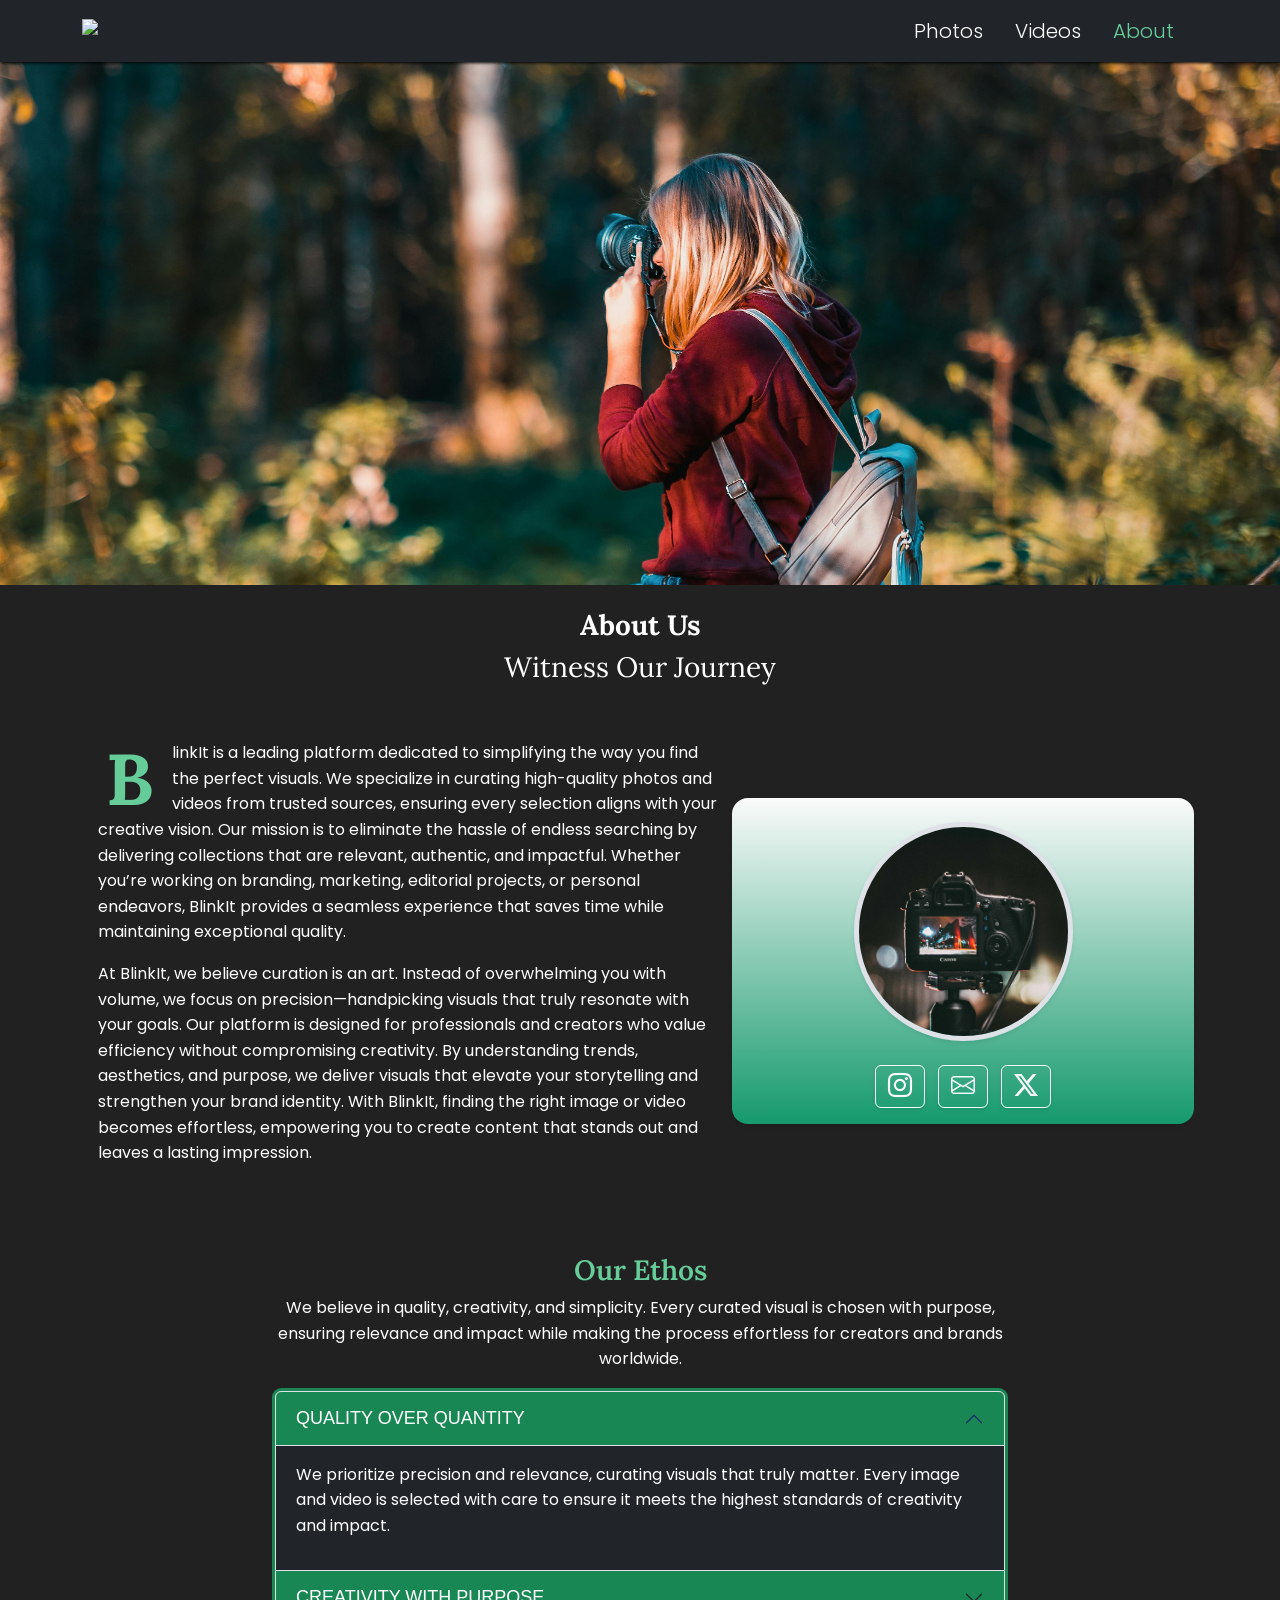
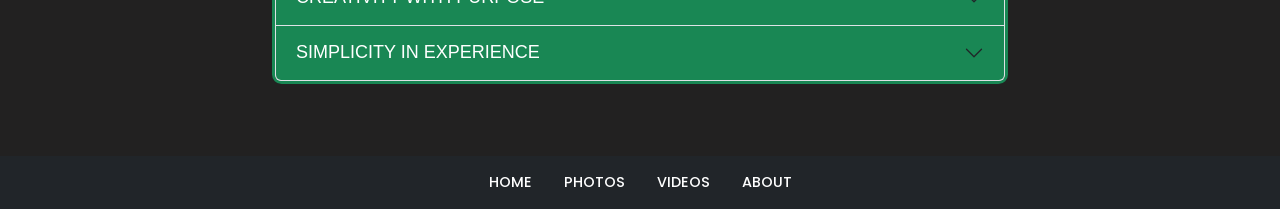
==== about.html @ f243a308 "Add files via upload" ====
<!DOCTYPE html>
<html lang="en">
<head>
   <meta charset="UTF-8" />
  <meta name="viewport" content="width=device-width, initial-scale=1.0" />
  <title>About</title>
  <!-- Google Fonts -->
  <link rel="preconnect" href="https://fonts.googleapis.com" />
  <link rel="preconnect" href="https://fonts.gstatic.com" crossorigin />
  <link
    href="https://fonts.googleapis.com/css2?family=Lora:wght@400..700&family=Poppins:wght@100;200;300;400;500;600;700;800;900&display=swap"
    rel="stylesheet" />
    <link href="https://fonts.googleapis.com/css2?family=Material+Symbols+Outlined" rel="stylesheet" />
  <!-- CSS Rules -->
  <link rel="stylesheet" href="css/bootstrap.min.css" />
  <link rel="stylesheet" href="https://cdn.jsdelivr.net/npm/bootstrap-icons@1.13.1/font/bootstrap-icons.min.css" />
    <link rel="stylesheet" href="css/all.min.css" />
  <link rel="stylesheet" href="css/styles.css" />
</head>
<body>


<!-- Navigation -->
  <nav class="navbar navbar-expand-lg fixed-top">
    <div class="container">
      <a class="navbar-brand" href="index.html"><img src="img/Homepage/logo.svg" class="logo" /></a>
      <button class="navbar-toggler" type="button" data-bs-toggle="collapse" data-bs-target="#navbarNav"
        aria-controls="navbarNav" aria-expanded="false" aria-label="Toggle navigation">
        <span class="navbar-toggler-icon"></span>
      </button>
      <div class="collapse navbar-collapse" id="navbarNav">
        <ul class="navbar-nav ms-auto">
          <li class="nav-item">
            <a class="nav-link" href="photos.html">Photos</a>
          </li>
          <li class="nav-item">
            <a class="nav-link" href="videos.html">Videos</a>
          </li>
          <li class="nav-item">
            <a class="nav-link active" area-current="page" href="about.html">About</a>
          </li>
        </ul>
      </div>
    </div>
  </nav>

  
  <!-- Hero Section -->

  <section id="heroAbout" class="d-flex justify-content-center d-flex align-items-center text-center">
    <div class="container">
      <!-- <h1 class="fw-semibold text-uppercase text-white">Landscapes</h1> -->
    </div>
  </section>
  




<!-- Headings -->

<div class="container mt-4">
    <div class="row">
        <div class="col-12 text-center">
<h1 class="fs-3 fw-bold">About Us</h1>
<h2 class="fs-3 fw-normal">Witness Our Journey</h2>

        </div>
    </div>
</div>

<!-- /introduction -->

<!-- Contact and about -->
<div class="container mt-5">
    <div class="row d-flex flex-lg-row-reverse align-items-center mx-1">
        <!-- 1st column -->
        <div class="col-12 col-lg-5 profilePhoto text-center shadow-sm">
            <img src="img/about/about_img2.jpg" alt="Photos" class="img-fluid rounded-circle w-50 border border-5 shadow-sm mt-4">
            <!-- social icons -->
                 <ul class="list-inline mt-4">
                <li class="list-inline-item"><a href="https://www.instagram.com/letsblinkit/" class="btn btn-outline-light shadow-sm"><i class="bi bi-instagram h4"></i></a></li>
                <li class="list-inline-item"><a href="mailto:info@blinkit.com" class="btn btn-outline-light shadow-sm"><i class="bi bi-envelope h4"></i></a></li>
                <li class="list-inline-item"><a href="https://x.com/letsblinkit/with_replies?lang=en" class="btn btn-outline-light shadow-sm"><i class="bi bi-twitter-x h4"></i></a></li>
            </ul>
            <!-- /social icons -->
        </div>
        <!-- /1st column -->
        <!-- 2nd column -->
        <div class="col-12 col-lg-7 mt-4 mt-lg-0">
            <p><span class="dropcap float-start px-2">B</span>linkIt is a leading platform dedicated to simplifying the way you find the perfect visuals. We specialize in curating high-quality photos and videos from trusted sources, ensuring every selection aligns with your creative vision. Our mission is to eliminate the hassle of endless searching by delivering collections that are relevant, authentic, and impactful. Whether you’re working on branding, marketing, editorial projects, or personal endeavors, BlinkIt provides a seamless experience that saves time while maintaining exceptional quality.</p>
            <p>At BlinkIt, we believe curation is an art. Instead of overwhelming you with volume, we focus on precision—handpicking visuals that truly resonate with your goals. Our platform is designed for professionals and creators who value efficiency without compromising creativity. By understanding trends, aesthetics, and purpose, we deliver visuals that elevate your storytelling and strengthen your brand identity. With BlinkIt, finding the right image or video becomes effortless, empowering you to create content that stands out and leaves a lasting impression.</p>
        </div>
        <!-- /2nd column -->
    </div>
</div>
<!-- /Contact and about -->


     
<!-- Our Ethos -->
<section id="FAQs" class="mt-5 py-4">
    <div class="container">
        <div class="row">
            <div class="col-12 col-md-7 col-lg-8 mx-auto">
                <h3 class="fw-semibold text-center fa-icon">Our Ethos</h3>
                <p class="text-center">We believe in quality, creativity, and simplicity. Every curated visual is chosen with purpose, ensuring relevance and impact while making the process effortless for creators and brands worldwide.
</p>

<!-- Accordion -->
<div class="accordion" id="accordionFAQs">
    <div class="accordion-item">
        <h2 class="accordion-header">
            <button class="accordion-button" type="button" data-bs-toggle="collapse" data-bs-target="#collapseOne"
                aria-expanded="true" aria-controls="collapseOne">
                Quality Over Quantity
            </button>
        </h2>
        <div id="collapseOne" class="accordion-collapse collapse show" data-bs-parent="#accordionFAQs">
            <div class="accordion-body">
                <p>We prioritize precision and relevance, curating visuals that truly matter. Every image and video is selected with care to ensure it meets the highest standards of creativity and impact.</p>
            </div>
        </div>
    </div>
    <div class="accordion-item">
        <h2 class="accordion-header">
            <button class="accordion-button collapsed" type="button" data-bs-toggle="collapse"
                data-bs-target="#collapseTwo" aria-expanded="false" aria-controls="collapseTwo">
                Creativity with Purpose
            </button>
        </h2>
        <div id="collapseTwo" class="accordion-collapse collapse" data-bs-parent="#accordionFAQs">
            <div class="accordion-body">
                <p>Our curation is guided by understanding your goals. We deliver visuals that not only look stunning but also serve a clear purpose—helping you tell stories that resonate and inspire.</p>
            </div>
        </div>
    </div>
    <div class="accordion-item">
        <h2 class="accordion-header">
            <button class="accordion-button collapsed" type="button" data-bs-toggle="collapse"
                data-bs-target="#collapseThree" aria-expanded="false" aria-controls="collapseThree">
                Simplicity in Experience
            </button>
        </h2>
        <div id="collapseThree" class="accordion-collapse collapse" data-bs-parent="#accordionFAQs">
            <div class="accordion-body">
                <p>We believe finding the right visual should be effortless. Our platform is designed to save time, reduce complexity, and make the creative process smooth, intuitive, and enjoyable.</p>
            </div>
        </div>
    </div>
</div>
<!-- /Accordion -->
            </div>
        </div>
    </div>
</section>

<!-- /FAQS -->

 <!-- Footer -->

  <footer class="mt-5 p-2">
    <ul class="nav justify-content-center text-center flex-column flex-sm-row">
      <li class="nav-item">
        <a class="nav-link" href="index.html">Home</a>
      </li>
      <li class="nav-item">
        <a class="nav-link" href="photos.html">Photos</a>
      </li>
      <li class="nav-item">
        <a class="nav-link" href="videos.html">Videos</a>
      </li>
      <li class="nav-item">
        <a class="nav-link" href="about.html">About</a>
      </li>
    </ul>
  </footer>

  <!-- JS Files -->
  <script src="js/bootstrap.min.js"></script>







</body>
</html>
---- css/styles.css ----
body {
  background-color: #222121;
}

.navbar {
  background-color: #212529;
  box-shadow: 1px 1px 3px #000000;
}

.nav-item {
  font-family: "Poppins", sans-serif;
  font-size: 1.25rem;
  font-weight: 400;
  margin-right: 1rem;
}

.nav-link {
  color: #ffffff !important;
  font-family: "Poppins", sans-serif;
  font-weight: 300;
  transition: color 0.35s ease;
}

.nav-link:hover {
  color: #66cc99 !important;
}

.navbar-nav .nav-link.active {
  color: #66cc99 !important;
}

.logo {
  height: 25px;
  width: auto;
  display: block;
}

.navbar-toggler-icon {
  background-image: url("data:image/svg+xml;charset=utf8,%3Csvg viewBox='0 0 30 30' xmlns='http://www.w3.org/2000/svg'%3E%3Cpath stroke='rgba%28102, 204, 153, 1%29' stroke-width='2' stroke-linecap='round' stroke-miterlimit='10' d='M4 7h22M4 15h22M4 23h22'/%3E%3C/svg%3E");
}

.navbar-toggler {
  border: 1px solid #66cc99;
}

/* Pills navigation */

.nav-pills{
  border-bottom: 2px solid #ffffff;
}

.nav-pills .nav-link{
  color: #ffffff;
 margin-bottom: 1rem;
   background-color: #333;
}

.nav-pills .nav-link:hover{
  color: #66cc99 !important;
}

.nav-pills .nav-link.active{
background-color: #66cc99 !important;
color: #ffffff !important;

}

h1,
h2,
h3,
h4,
h5,
h6 {
  font-family: "Lora", serif;
  color: #ffffff;
}

  /* Drop Cap */
.dropcap{
   font-family: "Lora", serif;
   font-weight: 700;
   font-size: 4.5rem;
    line-height: 1;
    margin: 0.2rem 0.6rem 0 0;
    color: #66cc99;
}
  
/* Breadcrumb */

.breadcrumb {
    font-family: "Poppins", sans-serif;
  background-color: transparent;
  padding: 0;
  margin-bottom: 1rem;
}

.breadcrumb-item a {
  color: #66cc99;
  text-decoration: none;
  font-weight: 500;
}

.breadcrumb-item a:hover {
  color: #fff;
}


.breadcrumb-item.active {
  color: #ffffff;
  font-weight: 500;
}

.breadcrumb-item+.breadcrumb-item::before {
  color: #ffffff;
  font-weight: 700;
  font-family: "Lora", serif;
}

p {
  font-family: "Poppins", sans-serif;
  font-size: 1rem;
  line-height: 1.6;
  color: #ffffff;
}

.btn-sm {
  font-family: "Poppins", sans-serif;
  font-size: 0.8rem;
}

.btnOff{
  background-color: #198754;
}

.btnOff:hover{
  color: #66cc99;
  background-color: black;
}

.fa-icon {
   color: #66cc99;
}

.dot-white {
   color: #ffffff;
}

/* Bootstrap Icons */
.bi-camera {
  color: #66cc99;
}



/* Hero Images */
#heroHomepage {
  background-image: url(../img/homepage/hero.homepage.jpg);
  background-size: cover;
  min-height: 65vh;
  background-position: center;
  text-shadow: 2px 2px 2px rgba(0, 0, 0, 0.2);
}

#heroPhotos {
  background-image: url(../img/photos/hero.photos.jpg);
  background-size: cover;
  min-height: 65vh;
  background-position: center;
  text-shadow: 2.5px 2.5px 2.5px rgba(0, 0, 0, 0.4);
}

#heroPortraits {
  background-image: url(../img/photos/portraits/portraits_header.jpg);
  background-size: cover;
  min-height: 65vh;
  background-position: center;
  text-shadow: 2.5px 2.5px 2.5px rgba(0, 0, 0, 0.4);
}

#heroLandscapes {
  background-image: url(../img/photos/landscapes/landscapes_header.jpg);
  background-size: cover;
  min-height: 65vh;
  background-position: center;
  text-shadow: 2.5px 2.5px 2.5px rgba(0, 0, 0, 0.4);
}

#heroSports {
  background-image: url(../img/photos/sports/sports_header.jpg);
  background-size: cover;
  min-height: 65vh;
  background-position: center;
  text-shadow: 2.5px 2.5px 2.5px rgba(0, 0, 0, 0.4);
}

#heroMacro {
  background-image: url(../img/photos/macro/macro_header.jpg);
  background-size: cover;
  min-height: 65vh;
  background-position: center;
  text-shadow: 2.5px 2.5px 2.5px rgba(0, 0, 0, 0.4);
}

#heroVideo {
  background-image: url(../img/videos/videos_header.jpg);
  background-size: cover;
  min-height: 65vh;
  background-position: center;
  text-shadow: 2.5px 2.5px 2.5px rgba(0, 0, 0, 0.4);
}

#heroAbout {
  background-image: url(../img/about/about_header.jpg);
  background-size: cover;
  min-height: 65vh;
  background-position: center;
  text-shadow: 2.5px 2.5px 2.5px rgba(0, 0, 0, 0.4);
}


/* Additional Sites */
#portraitsSite{
  background-image: linear-gradient(rgba(102,153,255,0.4),rgba(51,204,153,0.3)),url(../img/photos/portraits.jpg);
  background-size: cover;
  background-position: center;
  min-height: 25vh;
  text-shadow: 2px 2px 2px rgba(0, 0, 0, 0.2);
  border-radius: 0.6rem;
  box-shadow: 2px 2px 4px rgba(0, 0, 0, 0.2);
}

#landscapeSite{
  background-image: linear-gradient(rgba(102,153,255,0.4),rgba(51,204,153,0.3)),url(../img/photos/landscapes.jpg);
  background-size: cover;
  background-position: center;
  min-height: 25vh;
  text-shadow: 2px 2px 2px rgba(0, 0, 0, 0.2);
  border-radius: 0.6rem;
  box-shadow: 2px 2px 4px rgba(0, 0, 0, 0.2);
}

#sportsSite{
  background-image: linear-gradient(rgba(102,153,255,0.4),rgba(51,204,153,0.3)),url(../img/photos/sports.jpg);
  background-size: cover;
  background-position: center;
  min-height: 25vh;
  text-shadow: 2px 2px 2px rgba(0, 0, 0, 0.2);
  border-radius: 0.6rem;
  box-shadow: 2px 2px 4px rgba(0, 0, 0, 0.2);
}

#landscapeModal{
  background-image: linear-gradient(rgba(102,153,255,0.4),rgba(51,204,153,0.3)),url(../img/photos/landscapes.jpg);
  background-size: cover;
  background-position: center;
  min-height: 25vh;
  text-shadow: 2px 2px 2px rgba(0, 0, 0, 0.2);
  border-radius: 0.6rem;
  box-shadow: 2px 2px 4px rgba(0, 0, 0, 0.2);
}

#macroSite{
  background-image: linear-gradient(rgba(102,153,255,0.4),rgba(51,204,153,0.3)),url(../img/photos/macro.jpg);
  background-size: cover;
  background-position: center;
  min-height: 25vh;
  text-shadow: 2px 2px 2px rgba(0, 0, 0, 0.2);
  border-radius: 0.6rem;
  box-shadow: 2px 2px 4px rgba(0, 0, 0, 0.2);
}

/* Glass Btn */
.glass{
  backdrop-filter: blur(4px);
  -webkit-backdrop-filter: blur(4px);
  box-shadow: 1px 2px 3px rgba(0, 0, 0, 0.2);
  border: 1px solid #fff;
  color: #fff;
}

.glass:hover{
  background-color: linear-gradient(135deg, rgba(51, 204, 153, 1),rgba(0,102,255,1));
  border: 1px solid rgba(0,102,255,1);
  color: #fff;
}

.carousel-indicators [data-bs-target] {
  width: 10px;
  height: 10px;
  border-radius: 50%;
}

.carousel-indicators .active {
  background-color: #66cc99;
}

/* Progress Bars */

.progress{
  height: 14px;
  box-shadow: 2px 2px 3px rgba(0,0,0,0.3);
  border-radius: 1;
  background-color: rgba(102,102,102,0.4);
  border-right: 5px solid #66cc99;
}

.progress-bar {
  background-color: #66cc99;
}

/* profile photo */
.profilePhoto {
  background: linear-gradient(rgb(250, 250, 250), rgba(18, 184, 128, 0.8));
  border-radius: 1rem;
  
}

/* Accordion */
.accordion {
  border: 3px solid #198754;
border-radius: 0.6rem;
}

.accordion-body {
  background-color: #212529;
}

.accordion-body p{
  color: #ffffff;
}

.accordion-body ul li{
  font-family: "Roboto", sans-serif;
  color: #ffffff;
}

.accordion-button {
  background: #198754;
  font-family: "Roboto", sans-serif;
  color: #ffffff;
  font-weight: 500;
  font-size: 18px;
  text-transform: uppercase;
}

.accordion-button:not(.collapsed) {
  background-color: #198754;
  color: #ffffff;
}

/* Footer */

footer {
  font-family: "Poppins", sans-serif;
  text-transform: uppercase;
  background-color: #212529;
}

footer .nav-link {
  font-weight: 500;
  font-size: 0.9rem;
  color: #66cc99;
}

footer .nav-item {
  margin-right: 0;
}
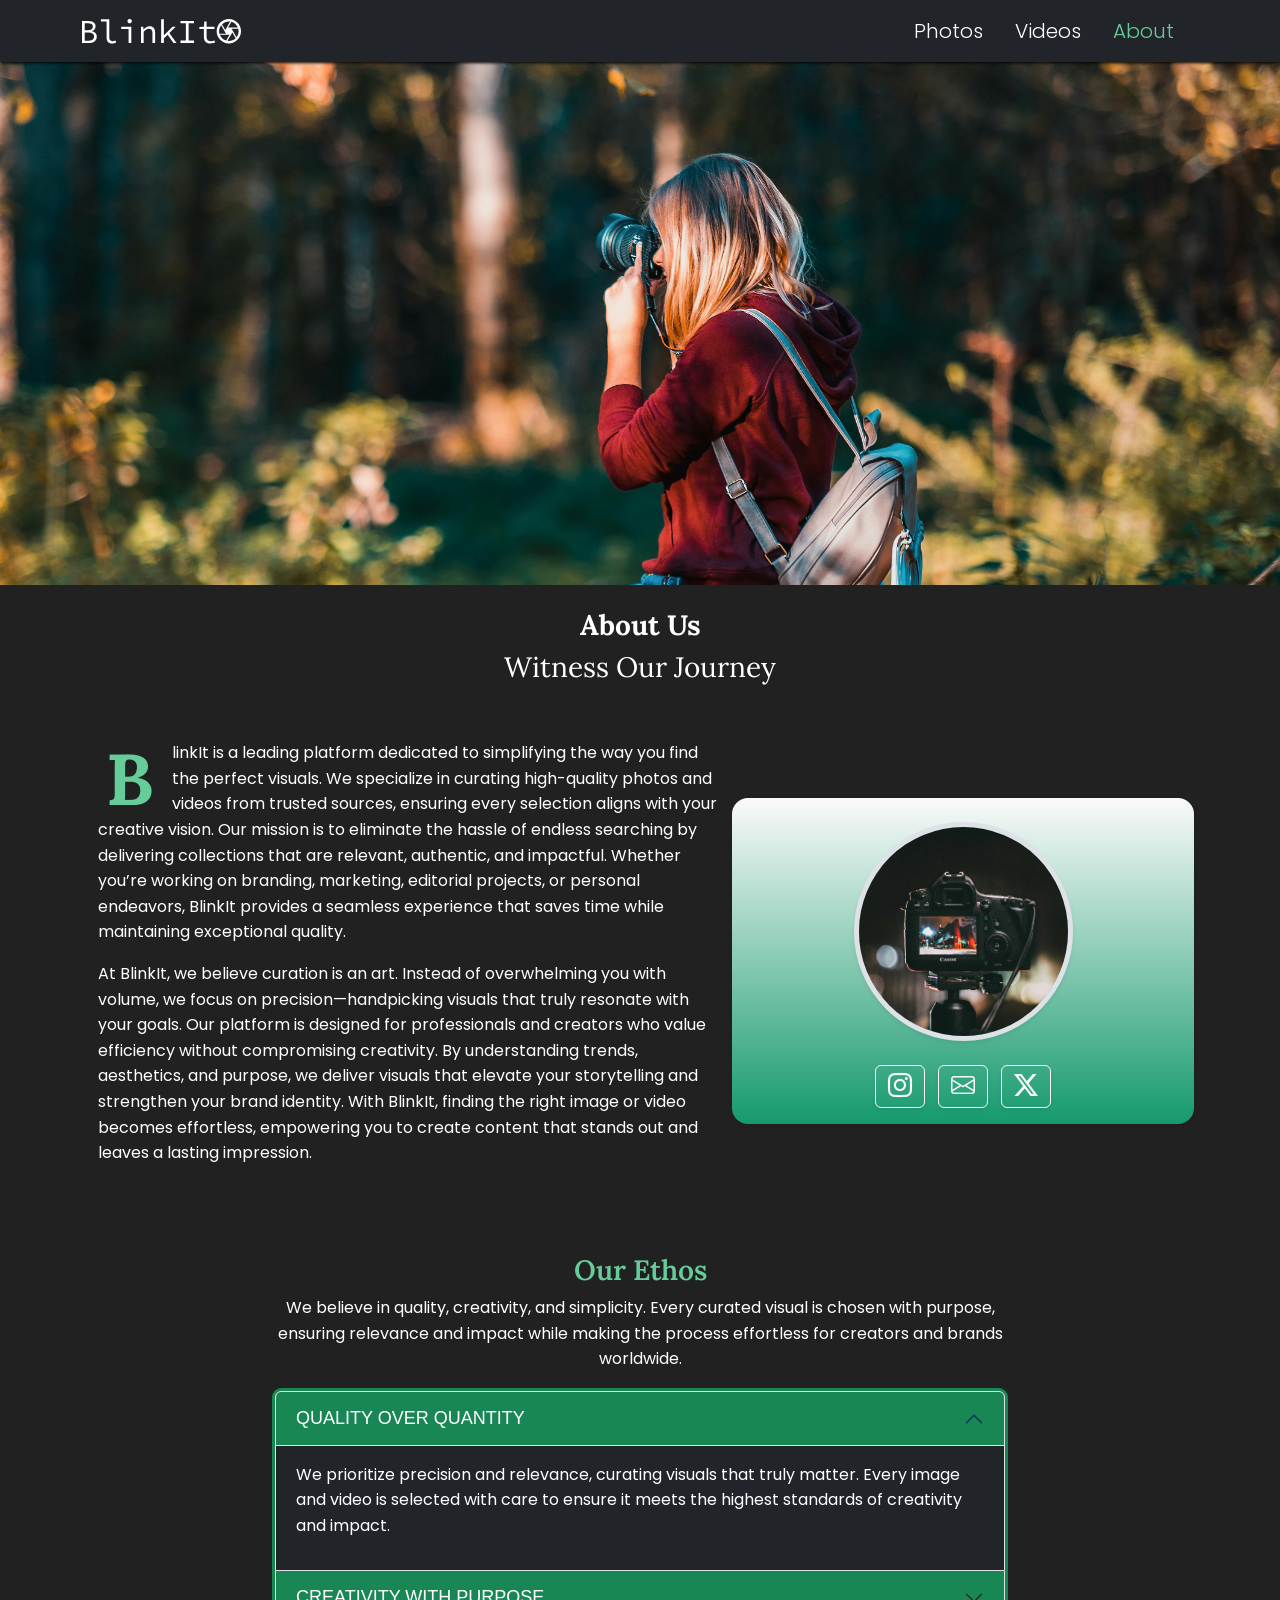
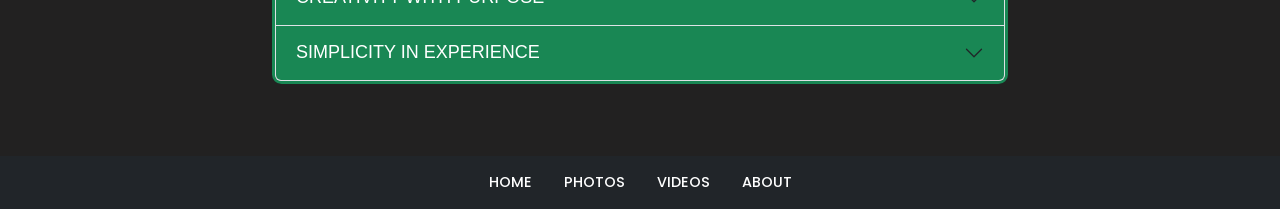
==== commit 0a43d67a: "Fix formatting issues in about.html" ====
--- a/about.html
+++ b/about.html
@@ -23,7 +23,7 @@
 <!-- Navigation -->
   <nav class="navbar navbar-expand-lg fixed-top">
     <div class="container">
-      <a class="navbar-brand" href="index.html"><img src="img/Homepage/logo.svg" class="logo" /></a>
+      <a class="navbar-brand" href="index.html"><img src="img/homepage/logo.svg" class="logo" /></a>
       <button class="navbar-toggler" type="button" data-bs-toggle="collapse" data-bs-target="#navbarNav"
         aria-controls="navbarNav" aria-expanded="false" aria-label="Toggle navigation">
         <span class="navbar-toggler-icon"></span>
@@ -186,4 +186,4 @@
 
 
 </body>
-</html>+</html>
